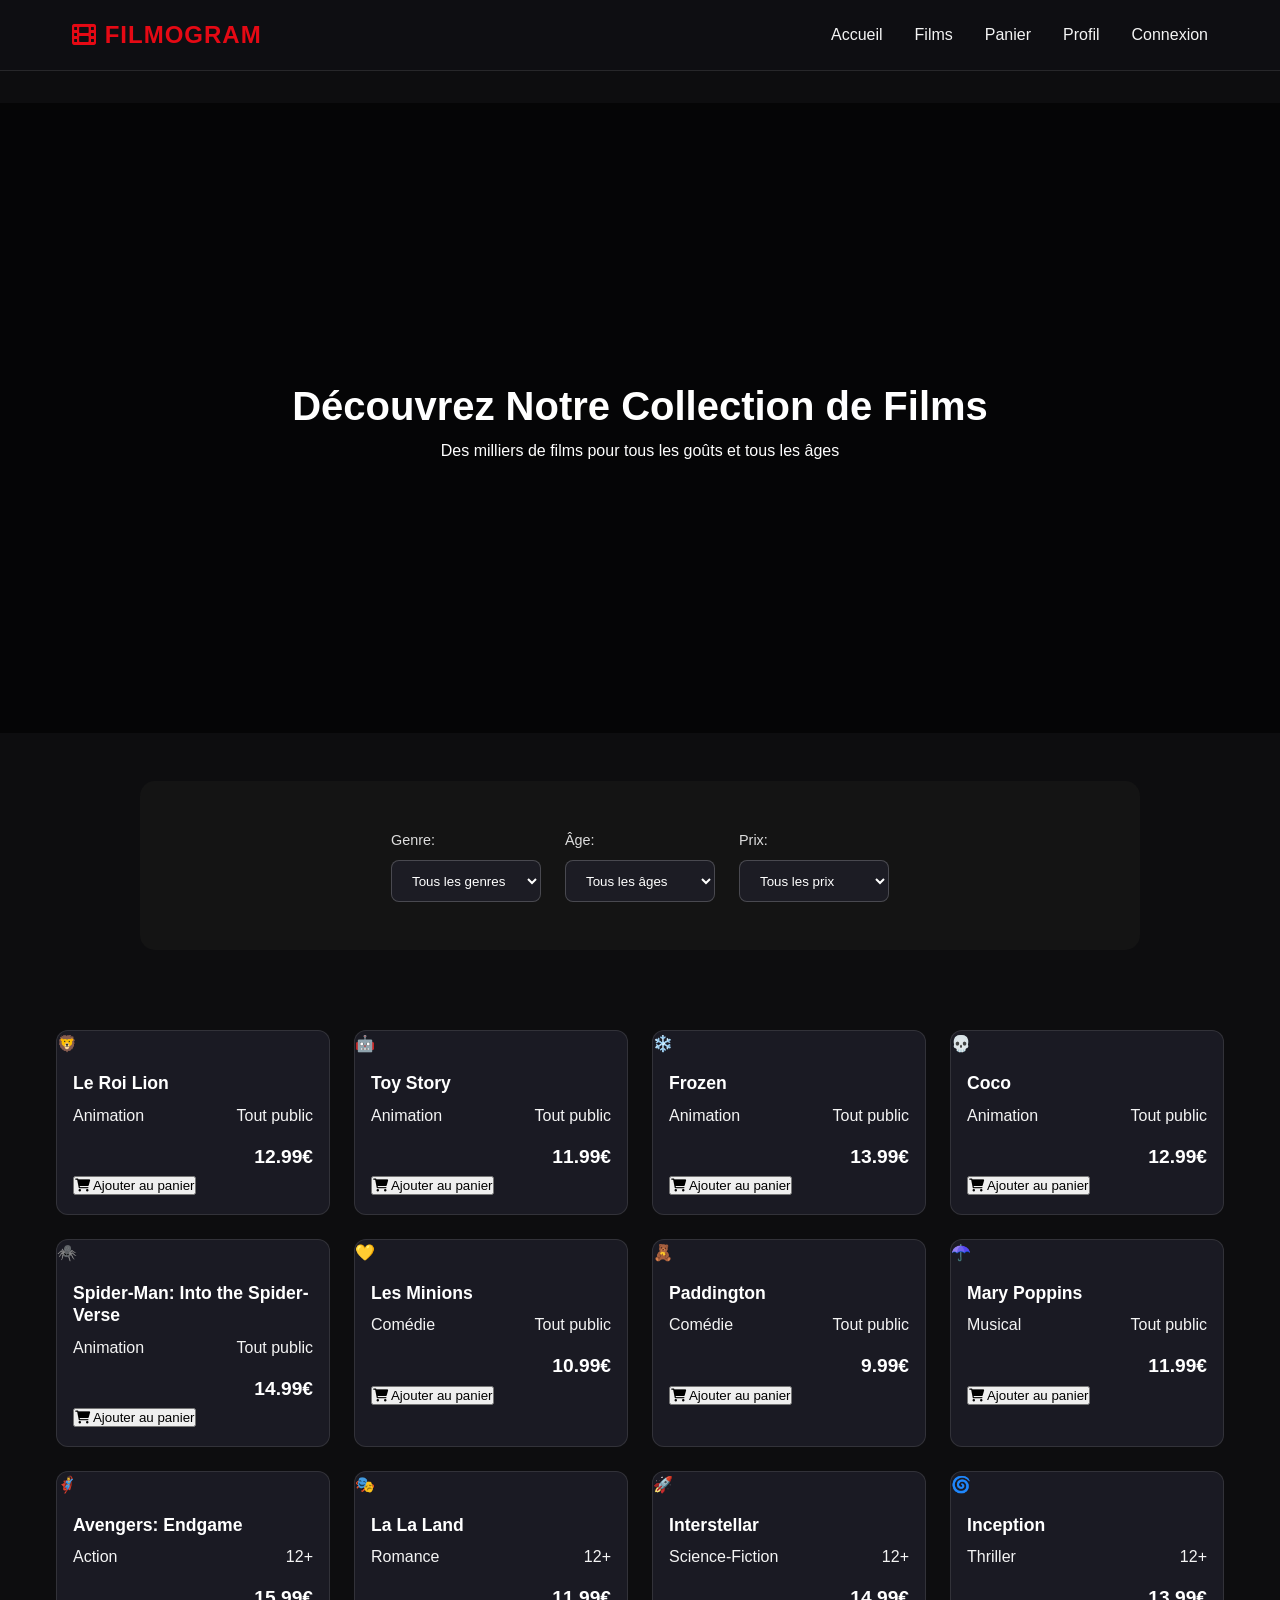
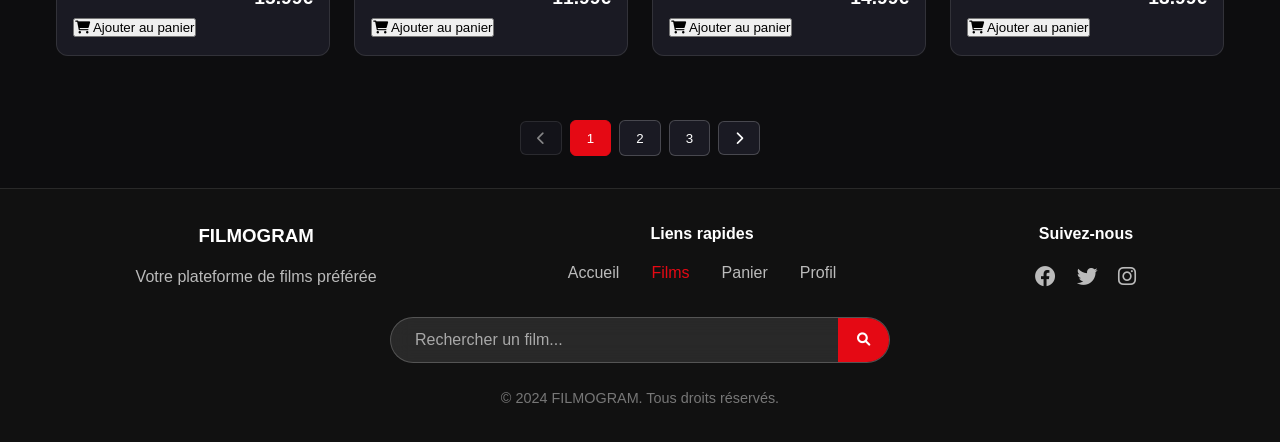
==== Vue/film.html @ 9a369933 "premier commit" ====
<!DOCTYPE html>
<html lang="fr">
<head>
    <!-- Définition de l'encodage en UTF-8 -->
    <meta charset="UTF-8">
    <!-- Adaptation de la page pour le responsive design (mobiles, tablettes, PC) -->
    <meta name="viewport" content="width=device-width, initial-scale=1.0">
    <!-- Titre de la page affiché dans l'onglet -->
    <title>Films | FILMOGRAM</title>
    <!-- Lien vers la feuille de style CSS personnalisée -->
    <link rel="stylesheet" href="css/style.css">
    <!-- Lien vers la librairie Font Awesome (icônes) -->
    <link href="https://cdnjs.cloudflare.com/ajax/libs/font-awesome/6.0.0/css/all.min.css" rel="stylesheet">
</head>
<body>
    <!-- ===================== HEADER ===================== -->
    <header class="header">
        <nav class="navbar">
            <!-- Logo / Nom du site -->
            <div class="nav-brand">
                <h1><i class="fas fa-film"></i> FILMOGRAM</h1>
            </div>

             <!-- Menu de navigation -->
            <ul class="nav-menu">
                <a href="../index.html">Accueil</a>
                <a href="film.html">Films</a>
                <a href="panier.html">Panier</a>
                <a href="profil.html">Profil</a>
                <a href="login.php">Connexion</a>
            </ul>

            <!-- Bouton toggle (menu burger pour mobile) -->
            <div class="nav-toggle">
                <span></span>
                <span></span>
                <span></span>
            </div>
        </nav>
    </header>

    <!-- ===================== CONTENU PRINCIPAL ===================== -->
    <main class="main-content">
      <section class="hero-section">
    <div class="hero-content">
        <h2>Découvrez Notre Collection de Films</h2>
        <p>Des milliers de films pour tous les goûts et tous les âges</p>

    </div>
</section>  
       

        <!-- ********** Section Filtres ********** -->
        <section class="filters-section">
            <div class="container">
                <div class="filters">
                    
                    <!-- Filtre par genre -->
                    <div class="filter-group">
                        <label for="genreFilter">Genre:</label>
                        <select id="genreFilter">
<!--Option qui permet de tout selectionner--> <option value="">Tous les genres</option>
                            <option value="action">Action</option>
                            <option value="animation">Animation</option>
                        <!--    <option value="comedie">Comédie</option>   -->
                        <!--   <option value="crime">Crime</option>   --> 
                            <option value="drame">Drame</option>
                            <option value="horreur">Horreur</option>
                        <!--    <option value="musical">Musical</option>   -->
                            <option value="romance">Romance</option>
                            <option value="science-fiction">Science-Fiction</option>
                            <option value="thriller">Thriller</option> 
                        </select>
                    </div>

                    <!-- Filtre par tranche d’âge -->
                    <div class="filter-group">
                        <label for="ageFilter">Âge:</label>
                        <select id="ageFilter">
                            <option value="">Tous les âges</option>
                            <option value="1">Tout public</option>
                            <option value="12">12+</option>
                            <option value="16">16+</option>
                            <option value="18">18+</option>
                        </select>
                    </div>

                    <!-- Filtre par prix -->
                    <div class="filter-group">
                        <label for="priceFilter">Prix:</label>
                        <select id="priceFilter">
                            <option value="">Tous les prix</option>
                            <option value="0-5">0€ - 5€</option>
                            <option value="5-10">5€ - 10€</option>
                            <option value="10-15">10€ - 15€</option>
                            <option value="15+">15€+</option>
                        </select>
                    </div>
                </div>
            </div>
        </section>

        <!-- ********** Section Films (grille d'affichage) ********** -->
        <section class="films-section">
            <div class="container">
                <!-- Grille où les films seront injectés dynamiquement par JS -->
                <div class="films-grid" id="filmsGrid">
                    <!-- Film cards seront générées ici -->
                </div>
            </div>
        </section>

        <!-- ********** Section Pagination ********** -->
        <section class="pagination-section">
            <div class="container">
                <div class="pagination">
                    <!-- Bouton page précédente -->
                    <button class="page-btn" data-page="prev"><i class="fas fa-chevron-left"></i></button>
                    <!-- Boutons numérotés des pages -->
                    <button class="page-btn active" data-page="1">1</button>
                    <button class="page-btn" data-page="2">2</button>
                    <button class="page-btn" data-page="3">3</button>
                    <!-- Bouton page suivante -->
                    <button class="page-btn" data-page="next"><i class="fas fa-chevron-right"></i></button>
                </div>
            </div>
        </section>
    </main>

    <!-- ===================== FOOTER ===================== -->
    <footer class="footer">
        <div class="container">
            <div class="footer-content">
                
                <!-- Section infos site -->
                <div class="footer-section">
                    <h3>FILMOGRAM</h3>
                    <p>Votre plateforme de films préférée</p>
                </div>

                <!-- Section liens rapides -->
                <div class="footer-section">
                    <h4>Liens rapides</h4>
                    <ul class="nav-menu">
                <!-- Lien vers la page d'accueil -->
                <li><a href="index.html">Accueil</a></li>
                <!-- Lien vers la page des films (actif sur cette page) -->
                <li><a href="/Vue/film.html" class="active">Films</a></li>
                <!-- Lien vers le panier -->
                <li><a href="/Vue/panier.html">Panier</a></li>
                <!-- Lien vers la page de profil -->
                <li><a href="/Vue/profil.html">Profil</a></li>
            </ul>
                </div>

                <!-- Section réseaux sociaux -->
                <div class="footer-section">
                    <h4>Suivez-nous</h4>
                    <div class="social-links">
                        <a href="#"><i class="fab fa-facebook"></i></a>
                        <a href="#"><i class="fab fa-twitter"></i></a>
                        <a href="#"><i class="fab fa-instagram"></i></a>
                    </div>
                </div>
            </div>
             <!-- ********** Section Hero (bannière principale) ********** -->
        <!--<section class="hero-section"> -->
            <div class="hero-content">
                
                <!-- Barre de recherche de films -->
                <div class="search-bar">
                    <input type="text" placeholder="Rechercher un film..." id="searchInput">
                    <button type="button"><i class="fas fa-search"></i></button>
                </div>
            </div>
        </section>
            <!-- Texte bas du footer -->
            <div class="footer-bottom">
                <p>&copy; 2024 FILMOGRAM. Tous droits réservés.</p>
            </div>
        </div>
    </footer>

    <!-- ===================== SCRIPT JS ===================== -->
    <!-- Fichier JavaScript pour gérer l'affichage des films -->
    <script src="../js/films.js"></script>
</body>
</html>
---- Vue/css/style.css ----
/* ===================== RESET ===================== */
* {
  margin: 0;
  padding: 0;
  box-sizing: border-box;
  font-family: "Poppins", sans-serif;
}

body {
  background-color: #0d0d0f;
  color: #f4f4f4;
  line-height: 1.6;
  scroll-behavior: smooth;
}

/* ===================== NAVBAR ===================== */
.header {
  background: rgba(15, 15, 20, 0.95);
  backdrop-filter: blur(8px);
  position: sticky;
  top: 0;
  z-index: 1000;
  border-bottom: 1px solid rgba(255, 255, 255, 0.1);
}

.navbar {
  max-width: 1200px;
  margin: auto;
  display: flex;
  justify-content: space-between;
  align-items: center;
  padding: 1rem 2rem;
}

.nav-brand h1 {
  font-size: 1.5rem;
  color: #e50914;
  letter-spacing: 1px;
}

.nav-menu {
  list-style: none;
  display: flex;
  gap: 2rem;
}

.nav-menu a {
  color: #f4f4f4;
  text-decoration: none;
  font-weight: 500;
  transition: color 0.3s ease;
}

.nav-menu a:hover,
.nav-menu a.active {
  color: #e50914;
}

/* Menu burger pour mobile */
.nav-toggle {
  display: none;
  flex-direction: column;
  gap: 5px;
  cursor: pointer;
}

.nav-toggle span {
  width: 25px;
  height: 3px;
  background: white;
  border-radius: 5px;
}

/* ===================== HERO SECTION ===================== */
.hero-section {
  background: url("../img/banner.jpg") center/cover no-repeat;
  height: 70vh;
  display: flex;
  justify-content: center;
  align-items: center;
  text-align: center;
  position: relative;
}

.hero-section::after {
  content: "";
  position: absolute;
  inset: 0;
  background: rgba(0, 0, 0, 0.6);
}

.hero-content {
  position: relative;
  z-index: 1;
  color: white;
}

.hero-content h2 {
  font-size: 2.5rem;
  font-weight: 600;
  animation: fadeInUp 1s ease-in-out;
}

@keyframes fadeInUp {
  0% {
    opacity: 0;
    transform: translateY(40px);
  }
  100% {
    opacity: 1;
    transform: translateY(0);
  }
}

/* ===================== SECTION TEXTE ===================== */
.filters-section {
  background: #141414;
  padding: 3rem 2rem;
  border-radius: 15px;
  max-width: 1000px;
  margin: 3rem auto;
}

.filters-section p {
  margin-bottom: 1.5rem;
  color: #ddd;
}

/* ===================== CAROUSEL ===================== */
.carousel {
  display: flex;
  gap: 1rem;
  overflow-x: auto;
  scroll-behavior: smooth;
  padding: 2rem;
  max-width: 100%;
}

.card {
  flex: 0 0 auto;
  width: 200px;
  height: 300px;
  border-radius: 12px;
  transition: transform 0.4s ease, box-shadow 0.3s ease;
  cursor: pointer;
  object-fit: cover;
}

.card:hover {
  transform: scale(1.08);
  box-shadow: 0 8px 20px rgba(229, 9, 20, 0.3);
}

/* ===================== BUTTON ===================== */
.btn {
  background-color: #e50914;
  color: white;
  padding: 0.8rem 1.8rem;
  border-radius: 30px;
  text-decoration: none;
  font-weight: 600;
  transition: all 0.3s ease;
  display: inline-block;
  margin: 2rem 0;
}

.btn:hover {
  background-color: #b00610;
  transform: translateY(-3px);
  box-shadow: 0 4px 15px rgba(229, 9, 20, 0.4);
}



/* ===================== CONTENEUR PRINCIPAL ===================== */
.container {
  max-width: 1200px;
  margin: 0 auto;
  padding: 0 1rem;
}

.main-content {
  min-height: calc(100vh - 200px);
  padding: 2rem 0;
}

/* ===================== BARRE DE RECHERCHE ===================== */
.search-bar {
  display: flex;
  max-width: 500px;
  margin: 1.5rem auto;
  background: rgba(255, 255, 255, 0.1);
  border-radius: 30px;
  overflow: hidden;
  border: 1px solid rgba(255, 255, 255, 0.2);
  backdrop-filter: blur(10px);
}

.search-bar input {
  flex: 1;
  padding: 0.8rem 1.5rem;
  background: transparent;
  border: none;
  color: white;
  font-size: 1rem;
  outline: none;
}

.search-bar input::placeholder {
  color: rgba(255, 255, 255, 0.6);
}

.search-bar button {
  padding: 0.8rem 1.2rem;
  background: #e50914;
  border: none;
  color: white;
  cursor: pointer;
  transition: background 0.3s ease;
}

.search-bar button:hover {
  background: #b00610;
}

/* ===================== FILTRES ===================== */
.filters {
  display: flex;
  gap: 1.5rem;
  flex-wrap: wrap;
  justify-content: center;
  align-items: center;
}

.filter-group {
  display: flex;
  flex-direction: column;
  gap: 0.5rem;
}

.filter-group label {
  font-weight: 500;
  color: #ddd;
  font-size: 0.9rem;
}

.filter-group select {
  padding: 0.7rem 1rem;
  border-radius: 8px;
  border: 1px solid rgba(255, 255, 255, 0.2);
  background: rgba(30, 30, 40, 0.8);
  color: white;
  min-width: 150px;
  cursor: pointer;
  transition: all 0.3s ease;
}

.filter-group select:focus {
  outline: none;
  border-color: #e50914;
  box-shadow: 0 0 0 2px rgba(229, 9, 20, 0.2);
}

.filter-group select:hover {
  border-color: rgba(255, 255, 255, 0.4);
}

/* ===================== GRILLE DE FILMS ===================== */
.films-grid {
  display: grid;
  grid-template-columns: repeat(auto-fill, minmax(220px, 1fr));
  gap: 1.5rem;
  padding: 2rem 0;
}

.film-card {
  background: rgba(30, 30, 40, 0.8);
  border-radius: 12px;
  overflow: hidden;
  transition: all 0.3s ease;
  border: 1px solid rgba(255, 255, 255, 0.1);
  cursor: pointer;
}

.film-card:hover {
  transform: translateY(-8px);
  box-shadow: 0 12px 25px rgba(229, 9, 20, 0.2);
  border-color: rgba(229, 9, 20, 0.3);
}

.film-poster {
  width: 100%;
  height: 300px;
  object-fit: cover;
  border-bottom: 1px solid rgba(255, 255, 255, 0.1);
}

.film-info {
  padding: 1rem;
}

.film-title {
  font-size: 1.1rem;
  font-weight: 600;
  margin-bottom: 0.5rem;
  color: white;
  line-height: 1.3;
}

.film-details {
  display: flex;
  justify-content: space-between;
  align-items: center;
  margin-bottom: 0.8rem;
}

.film-genre {
  color: #e50914;
  font-size: 0.8rem;
  font-weight: 500;
}

.film-age {
  background: rgba(229, 9, 20, 0.2);
  color: #e50914;
  padding: 0.2rem 0.5rem;
  border-radius: 4px;
  font-size: 0.7rem;
  font-weight: 600;
}

.film-price {
  font-size: 1.2rem;
  font-weight: 700;
  color: white;
  text-align: right;
}

.film-price span {
  font-size: 0.8rem;
  color: #bbb;
  font-weight: 400;
}

/* ===================== PAGINATION ===================== */
.pagination-section {
  margin-top: 2rem;
}

.pagination {
  display: flex;
  justify-content: center;
  align-items: center;
  gap: 0.5rem;
}

.page-btn {
  padding: 0.6rem 1rem;
  background: rgba(30, 30, 40, 0.8);
  border: 1px solid rgba(255, 255, 255, 0.2);
  color: white;
  border-radius: 6px;
  cursor: pointer;
  transition: all 0.3s ease;
  min-width: 40px;
  display: flex;
  align-items: center;
  justify-content: center;
}

.page-btn:hover {
  background: rgba(229, 9, 20, 0.2);
  border-color: rgba(229, 9, 20, 0.5);
}

.page-btn.active {
  background: #e50914;
  border-color: #e50914;
}

/* ===================== ÉTATS DE CHARGEMENT ===================== */
.loading {
  text-align: center;
  padding: 3rem;
  color: #bbb;
}

.loading::after {
  content: "";
  display: inline-block;
  width: 20px;
  height: 20px;
  border: 2px solid #e50914;
  border-top: 2px solid transparent;
  border-radius: 50%;
  animation: spin 1s linear infinite;
  margin-left: 10px;
}

@keyframes spin {
  0% { transform: rotate(0deg); }
  100% { transform: rotate(360deg); }
}

/* ===================== MESSAGES D'ERREUR ===================== */
.error-message {
  text-align: center;
  padding: 2rem;
  color: #e50914;
  background: rgba(229, 9, 20, 0.1);
  border-radius: 8px;
  margin: 2rem 0;
}



/* ===================== FOOTER ===================== */
.footer {
  background: #111;
  color: #bbb;
  padding: 2rem 1rem;
  text-align: center;
  border-top: 1px solid rgba(255, 255, 255, 0.1);
}

.footer-content {
  display: flex;
  flex-wrap: wrap;
  justify-content: space-around;
  margin-bottom: 1.5rem;
  gap: 2rem;
}

.footer-section h3,
.footer-section h4 {
  color: #fff;
  margin-bottom: 0.8rem;
}

.footer-section ul {
  list-style: none;
}

.footer-section ul li {
  margin-bottom: 0.4rem;
}

.footer-section ul li a {
  color: #bbb;
  text-decoration: none;
  transition: color 0.3s ease;
}

.footer-section ul li a:hover {
  color: #e50914;
}

.social-links a {
  color: #bbb;
  margin: 0 8px;
  font-size: 1.3rem;
  transition: color 0.3s ease;
}

.social-links a:hover {
  color: #e50914;
}

.footer-bottom {
  font-size: 0.9rem;
  color: #777;
}



/* ===================== RESPONSIVE SUPPLEMENTAIRE ===================== */
@media (max-width: 768px) {
  .filters {
    flex-direction: column;
    align-items: stretch;
  }
  
  .filter-group {
    width: 100%;
  }
  
  .filter-group select {
    width: 100%;
  }
  
  .films-grid {
    grid-template-columns: repeat(auto-fill, minmax(160px, 1fr));
    gap: 1rem;
  }
  
  .film-poster {
    height: 240px;
  }
  
  .search-bar {
    margin: 1rem;
  }
  
  .pagination {
    flex-wrap: wrap;
  }
}

@media (max-width: 480px) {
  .films-grid {
    grid-template-columns: repeat(2, 1fr);
  }
  
  .film-poster {
    height: 200px;
  }
  
  .film-info {
    padding: 0.8rem;
  }
  
  .film-title {
    font-size: 1rem;
  }
}



/* ===================== RESPONSIVE ===================== */
@media (max-width: 768px) {
  .nav-menu {
    display: none;
    flex-direction: column;
    background: #111;
    position: absolute;
    top: 70px;
    right: 0;
    width: 60%;
    padding: 1.5rem;
    border-left: 2px solid #e50914;
  }

  .nav-toggle {
    display: flex;
  }

  .nav-menu.active {
    display: flex;
  }

  .hero-content h2 {
    font-size: 1.8rem;
  }

  .filters-section {
    margin: 2rem 1rem;
  }
}
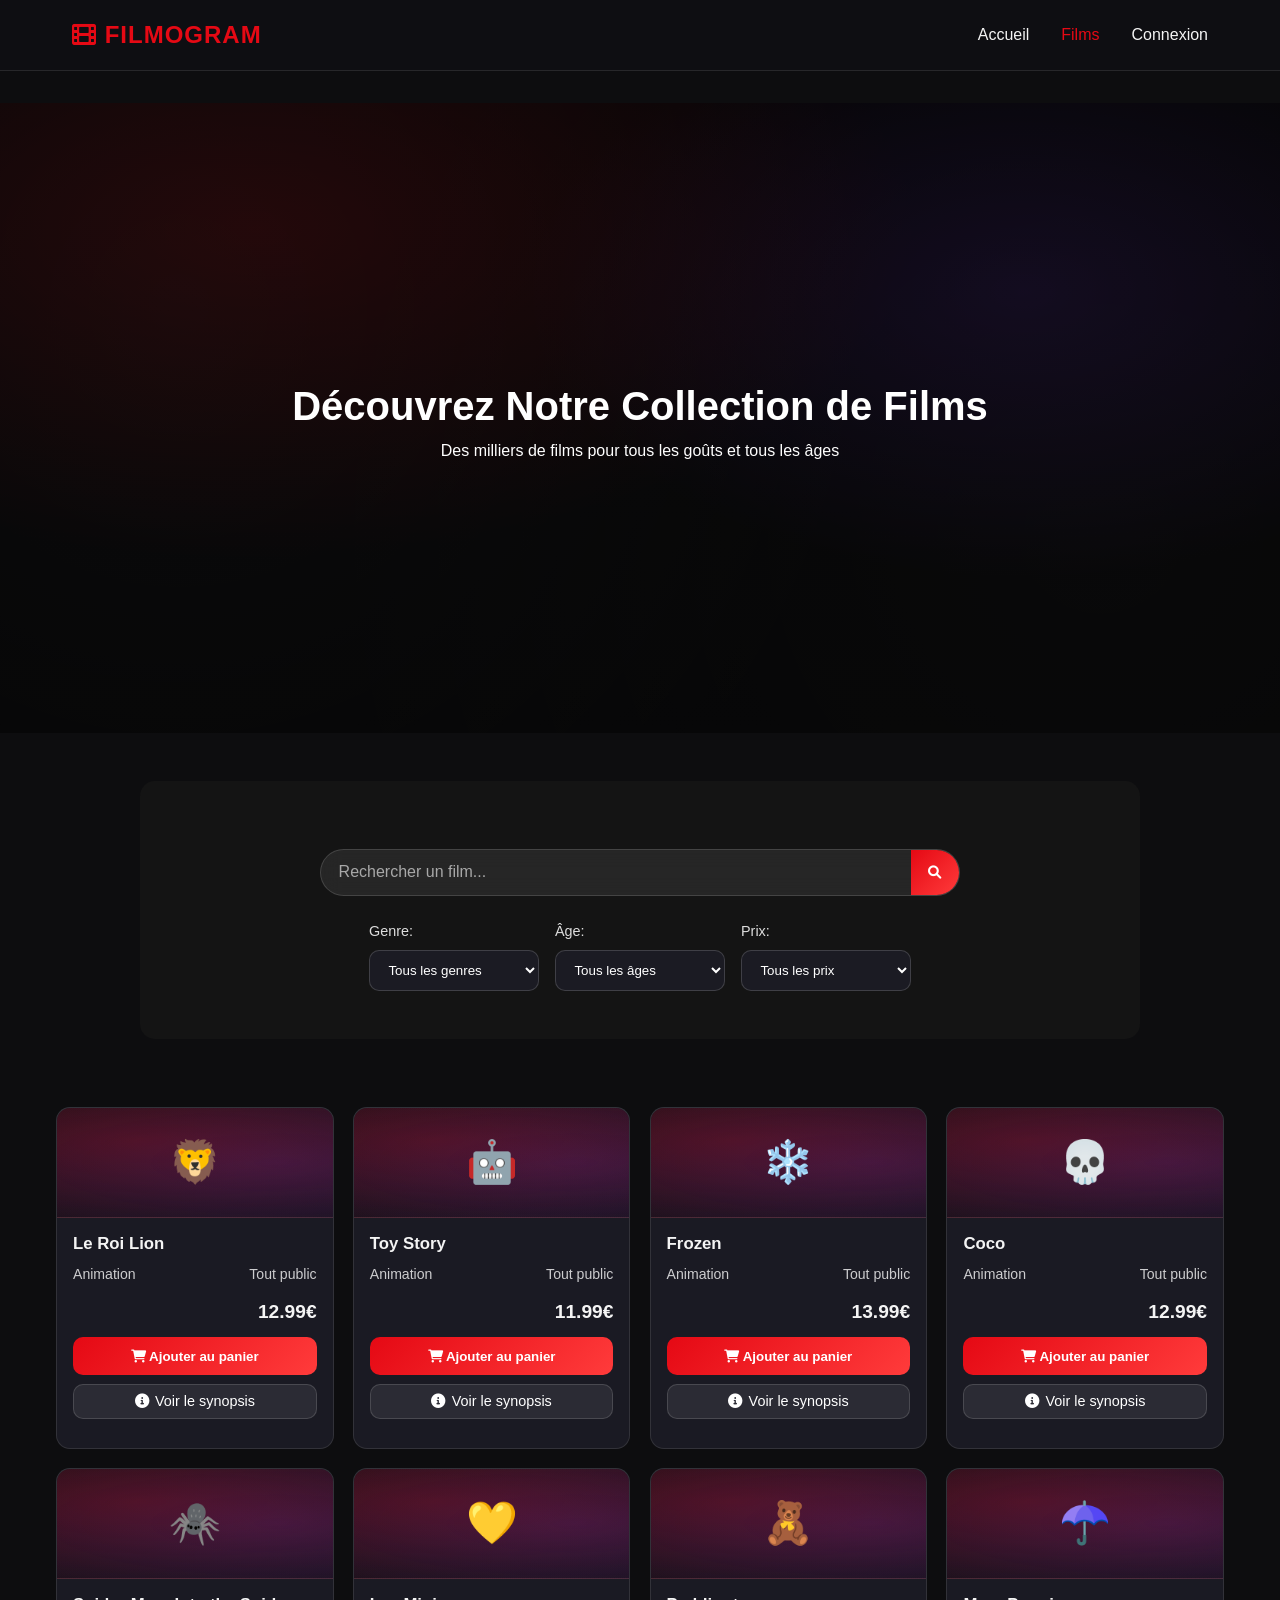
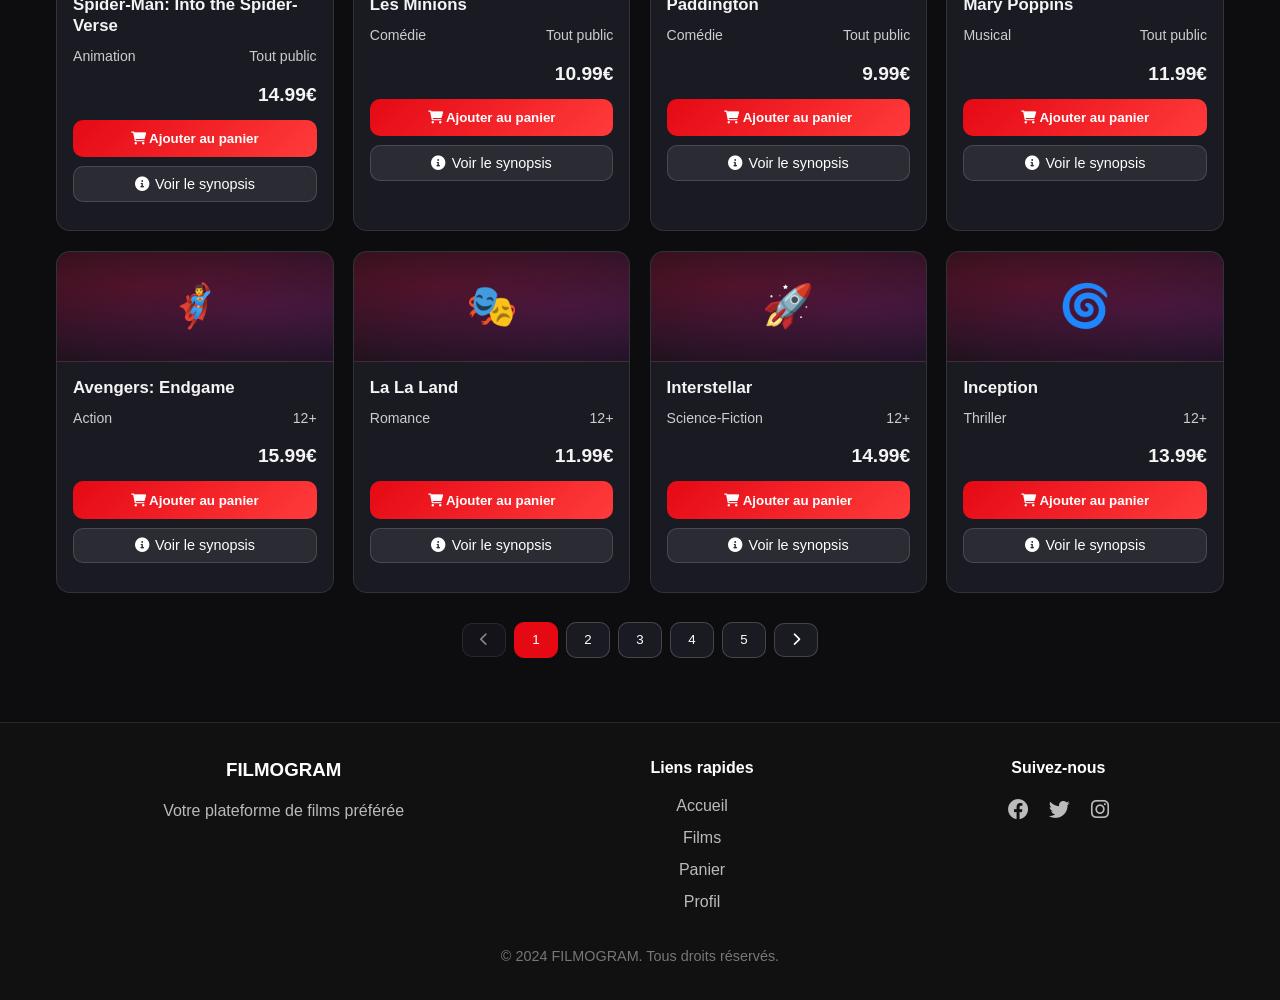
==== commit 921b040f: "Update and Test V.2 Filmogram" ====
--- a/Vue/film.html
+++ b/Vue/film.html
@@ -10,11 +10,11 @@
     <!-- Titre de la page affiché dans l'onglet -->
     <title>Films | FILMOGRAM</title>
     <!-- Lien vers la feuille de style CSS personnalisée -->
-    <link rel="stylesheet" href="css/style.css">
+    <link rel="stylesheet" href="../css/style.css">
     <!-- Lien vers la librairie Font Awesome (icônes) -->
     <link href="https://cdnjs.cloudflare.com/ajax/libs/font-awesome/6.0.0/css/all.min.css" rel="stylesheet">
 </head>
-<body>
+<body data-base-path="../">
     <!-- ===================== HEADER ===================== -->
     <header class="header">
         <nav class="navbar">
@@ -23,13 +23,13 @@
                 <h1><i class="fas fa-film"></i> FILMOGRAM</h1>
             </div>
 
-             <!-- Menu de navigation -->
+             <!-- Menu de navigation (Panier et Profil visibles uniquement si connecté) -->
             <ul class="nav-menu">
-                <a href="../index.html">Accueil</a>
-                <a href="film.html">Films</a>
-                <a href="panier.html">Panier</a>
-                <a href="profil.html">Profil</a>
-                <a href="login.php">Connexion</a>
+                <li><a href="../index.html">Accueil</a></li>
+                <li id="nav-films"><a href="film.html" class="active">Films</a></li>
+                <li id="nav-panier" style="display:none"><a href="panier.php">Panier</a></li>
+                <li id="nav-profil" style="display:none"><a href="profil.html">Profil</a></li>
+                <li id="nav-connexion"><a href="../login.php">Connexion</a></li>
             </ul>
 
             <!-- Bouton toggle (menu burger pour mobile) -->
@@ -55,23 +55,18 @@
         <!-- ********** Section Filtres ********** -->
         <section class="filters-section">
             <div class="container">
+                <!-- Barre de recherche de films -->
+                <div class="search-bar">
+                    <input type="text" placeholder="Rechercher un film..." id="searchInput">
+                    <button type="button" aria-label="Rechercher"><i class="fas fa-search"></i></button>
+                </div>
                 <div class="filters">
                     
                     <!-- Filtre par genre -->
                     <div class="filter-group">
                         <label for="genreFilter">Genre:</label>
                         <select id="genreFilter">
-<!--Option qui permet de tout selectionner--> <option value="">Tous les genres</option>
-                            <option value="action">Action</option>
-                            <option value="animation">Animation</option>
-                        <!--    <option value="comedie">Comédie</option>   -->
-                        <!--   <option value="crime">Crime</option>   --> 
-                            <option value="drame">Drame</option>
-                            <option value="horreur">Horreur</option>
-                        <!--    <option value="musical">Musical</option>   -->
-                            <option value="romance">Romance</option>
-                            <option value="science-fiction">Science-Fiction</option>
-                            <option value="thriller">Thriller</option> 
+                            <option value="">Tous les genres</option>
                         </select>
                     </div>
 
@@ -143,16 +138,12 @@
                 <!-- Section liens rapides -->
                 <div class="footer-section">
                     <h4>Liens rapides</h4>
-                    <ul class="nav-menu">
-                <!-- Lien vers la page d'accueil -->
-                <li><a href="index.html">Accueil</a></li>
-                <!-- Lien vers la page des films (actif sur cette page) -->
-                <li><a href="/Vue/film.html" class="active">Films</a></li>
-                <!-- Lien vers le panier -->
-                <li><a href="/Vue/panier.html">Panier</a></li>
-                <!-- Lien vers la page de profil -->
-                <li><a href="/Vue/profil.html">Profil</a></li>
-            </ul>
+                    <ul>
+                        <li><a href="../index.html">Accueil</a></li>
+                        <li><a href="film.html" class="active">Films</a></li>
+                        <li><a href="panier.php">Panier</a></li>
+                        <li><a href="profil.html">Profil</a></li>
+                    </ul>
                 </div>
 
                 <!-- Section réseaux sociaux -->
@@ -165,17 +156,6 @@
                     </div>
                 </div>
             </div>
-             <!-- ********** Section Hero (bannière principale) ********** -->
-        <!--<section class="hero-section"> -->
-            <div class="hero-content">
-                
-                <!-- Barre de recherche de films -->
-                <div class="search-bar">
-                    <input type="text" placeholder="Rechercher un film..." id="searchInput">
-                    <button type="button"><i class="fas fa-search"></i></button>
-                </div>
-            </div>
-        </section>
             <!-- Texte bas du footer -->
             <div class="footer-bottom">
                 <p>&copy; 2024 FILMOGRAM. Tous droits réservés.</p>
@@ -186,5 +166,6 @@
     <!-- ===================== SCRIPT JS ===================== -->
     <!-- Fichier JavaScript pour gérer l'affichage des films -->
     <script src="../js/films.js"></script>
+    <script src="../js/site.js"></script>
 </body>
 </html>
--- a/css/style.css
+++ b/css/style.css
@@ -0,0 +1,946 @@
+/* ===================== RESET ===================== */
+* {
+  margin: 0;
+  padding: 0;
+  box-sizing: border-box;
+  font-family: "Poppins", sans-serif;
+}
+
+body {
+  background-color: #0d0d0f;
+  color: #f4f4f4;
+  line-height: 1.6;
+  scroll-behavior: smooth;
+}
+
+/* ===================== BASE UTILITAIRES ===================== */
+:root{
+  --bg: #0d0d0f;
+  --panel: rgba(30, 30, 40, 0.8);
+  --text: #f4f4f4;
+  --muted: #c9c9cf;
+  --primary: #e50914;
+  --primary2: #7c3aed;
+  --ring: rgba(229, 9, 20, 0.25);
+}
+
+.brand-accent{
+  background: linear-gradient(90deg, var(--primary), #ff5a5f);
+  -webkit-background-clip: text;
+  background-clip: text;
+  color: transparent;
+}
+
+/* ===================== NAVBAR ===================== */
+.header {
+  background: rgba(15, 15, 20, 0.95);
+  backdrop-filter: blur(8px);
+  position: sticky;
+  top: 0;
+  z-index: 1000;
+  border-bottom: 1px solid rgba(255, 255, 255, 0.1);
+}
+
+.navbar {
+  max-width: 1200px;
+  margin: auto;
+  display: flex;
+  justify-content: space-between;
+  align-items: center;
+  padding: 1rem 2rem;
+}
+
+.nav-brand h1 {
+  font-size: 1.5rem;
+  color: #e50914;
+  letter-spacing: 1px;
+}
+
+.nav-menu {
+  list-style: none;
+  display: flex;
+  gap: 2rem;
+}
+
+.nav-menu a {
+  color: #f4f4f4;
+  text-decoration: none;
+  font-weight: 500;
+  transition: color 0.3s ease;
+}
+
+.nav-menu a:hover,
+.nav-menu a.active {
+  color: #e50914;
+}
+
+/* Menu burger pour mobile */
+.nav-toggle {
+  display: none;
+  flex-direction: column;
+  gap: 5px;
+  cursor: pointer;
+}
+
+.nav-toggle span {
+  width: 25px;
+  height: 3px;
+  background: white;
+  border-radius: 5px;
+}
+
+/* ===================== HERO SECTION ===================== */
+.hero-section {
+  background:
+    radial-gradient(1200px 600px at 20% 20%, rgba(229, 9, 20, 0.32), transparent 55%),
+    radial-gradient(900px 520px at 80% 30%, rgba(124, 58, 237, 0.28), transparent 55%),
+    linear-gradient(180deg, rgba(10,10,12,1), rgba(13,13,15,1));
+  height: 70vh;
+  display: flex;
+  justify-content: center;
+  align-items: center;
+  text-align: center;
+  position: relative;
+  overflow: hidden;
+}
+
+.hero-section::before{
+  content:"";
+  position:absolute;
+  inset:-40%;
+  background:
+    radial-gradient(circle at 30% 40%, rgba(255,255,255,0.06), transparent 40%),
+    radial-gradient(circle at 70% 60%, rgba(255,255,255,0.04), transparent 45%);
+  transform: translate(var(--mx, 0px), var(--my, 0px));
+  transition: transform 180ms ease;
+  pointer-events: none;
+}
+
+.hero-section::after {
+  content: "";
+  position: absolute;
+  inset: 0;
+  background: rgba(0, 0, 0, 0.6);
+}
+
+.hero-content {
+  position: relative;
+  z-index: 1;
+  color: white;
+}
+
+.hero-content h2 {
+  font-size: 2.5rem;
+  font-weight: 600;
+  animation: fadeInUp 1s ease-in-out;
+}
+
+.hero-subtitle{
+  max-width: 720px;
+  margin: 0.75rem auto 0;
+  color: rgba(255,255,255,0.86);
+  font-size: 1.05rem;
+}
+
+.hero-actions{
+  display:flex;
+  gap: 0.9rem;
+  justify-content:center;
+  flex-wrap: wrap;
+  margin-top: 1.6rem;
+}
+
+@keyframes fadeInUp {
+  0% {
+    opacity: 0;
+    transform: translateY(40px);
+  }
+  100% {
+    opacity: 1;
+    transform: translateY(0);
+  }
+}
+
+/* ===================== SECTION TEXTE ===================== */
+.filters-section {
+  background: #141414;
+  padding: 3rem 2rem;
+  border-radius: 15px;
+  max-width: 1000px;
+  margin: 3rem auto;
+}
+
+.filters-section p {
+  margin-bottom: 1.5rem;
+  color: #ddd;
+}
+
+/* ===================== CONTENEURS / LAYOUT ===================== */
+.container{
+  max-width: 1200px;
+  margin: 0 auto;
+  padding: 0 1rem;
+}
+
+.main-content{
+  min-height: calc(100vh - 200px);
+  padding: 2rem 0;
+}
+
+/* ===================== BARRE DE RECHERCHE (catalogue) ===================== */
+.search-bar{
+  display: flex;
+  max-width: 640px;
+  margin: 1.2rem auto 1.5rem;
+  background: rgba(255, 255, 255, 0.08);
+  border-radius: 999px;
+  overflow: hidden;
+  border: 1px solid rgba(255, 255, 255, 0.14);
+  backdrop-filter: blur(10px);
+}
+
+.search-bar input{
+  flex: 1;
+  padding: 0.85rem 1.1rem;
+  background: transparent;
+  border: none;
+  color: white;
+  font-size: 1rem;
+  outline: none;
+}
+
+.search-bar input::placeholder{
+  color: rgba(255, 255, 255, 0.6);
+}
+
+.search-bar button{
+  padding: 0.85rem 1.1rem;
+  background: linear-gradient(135deg, var(--primary) 0%, #ff3b3b 100%);
+  border: none;
+  color: white;
+  cursor: pointer;
+}
+
+/* ===================== FILTRES (catalogue) ===================== */
+.filters{
+  display: flex;
+  gap: 1rem;
+  flex-wrap: wrap;
+  justify-content: center;
+  align-items: flex-end;
+}
+
+.filter-group{
+  display: flex;
+  flex-direction: column;
+  gap: 0.45rem;
+  min-width: 170px;
+}
+
+.filter-group label{
+  font-weight: 500;
+  color: rgba(255,255,255,0.86);
+  font-size: 0.9rem;
+}
+
+.filter-group select{
+  padding: 0.7rem 0.9rem;
+  border-radius: 10px;
+  border: 1px solid rgba(255,255,255,0.16);
+  background: rgba(30, 30, 40, 0.75);
+  color: white;
+  cursor: pointer;
+  transition: border-color 200ms ease, box-shadow 200ms ease;
+}
+
+.filter-group select:focus{
+  outline: none;
+  border-color: rgba(229,9,20,0.55);
+  box-shadow: 0 0 0 4px var(--ring);
+}
+
+/* ===================== GRILLE DE FILMS (catalogue) ===================== */
+.films-grid{
+  display: grid;
+  grid-template-columns: repeat(auto-fill, minmax(230px, 1fr));
+  gap: 1.2rem;
+  padding: 1.2rem 0 0.6rem;
+}
+
+.film-card{
+  background: rgba(30, 30, 40, 0.80);
+  border-radius: 14px;
+  overflow: hidden;
+  transition: transform 240ms ease, box-shadow 240ms ease, border-color 240ms ease;
+  border: 1px solid rgba(255, 255, 255, 0.10);
+}
+
+.film-card:hover{
+  transform: translateY(-8px);
+  box-shadow: 0 18px 40px rgba(0,0,0,0.42);
+  border-color: rgba(229,9,20,0.28);
+}
+
+.film-image{
+  height: 110px;
+  display: grid;
+  place-items: center;
+  font-size: 2.6rem;
+  background:
+    radial-gradient(900px 180px at 30% 30%, rgba(229,9,20,0.25), transparent 55%),
+    radial-gradient(700px 160px at 80% 50%, rgba(124,58,237,0.22), transparent 55%),
+    rgba(0,0,0,0.35);
+  border-bottom: 1px solid rgba(255,255,255,0.10);
+}
+
+.film-info{ padding: 1rem; }
+
+.film-title{
+  font-size: 1.05rem;
+  font-weight: 700;
+  margin-bottom: 0.5rem;
+  line-height: 1.25;
+}
+
+.film-details{
+  display: flex;
+  justify-content: space-between;
+  align-items: center;
+  margin-bottom: 0.75rem;
+  color: rgba(255,255,255,0.78);
+  font-size: 0.88rem;
+}
+
+.film-price{
+  font-size: 1.2rem;
+  font-weight: 800;
+  text-align: right;
+  margin-bottom: 0.6rem;
+}
+
+.add-to-cart{
+  width: 100%;
+  border: none;
+  border-radius: 10px;
+  padding: 0.7rem 0.8rem;
+  cursor: pointer;
+  background: linear-gradient(135deg, var(--primary) 0%, #ff3b3b 100%);
+  color: white;
+  font-weight: 700;
+  transition: transform 160ms ease, box-shadow 200ms ease;
+}
+
+.add-to-cart:hover{
+  transform: translateY(-1px);
+  box-shadow: 0 12px 30px rgba(229,9,20,0.18);
+}
+
+.details-btn{
+  margin-top: 0.55rem;
+  width: 100%;
+  background: rgba(255,255,255,0.08);
+  color: #fff;
+  border: 1px solid rgba(255,255,255,0.14);
+  padding: 0.55rem 0.8rem;
+  border-radius: 10px;
+  font-size: 0.9rem;
+  cursor: pointer;
+  display: inline-flex;
+  align-items: center;
+  justify-content: center;
+  gap: 0.4rem;
+  transition: background 200ms ease, border-color 200ms ease, transform 160ms ease;
+}
+
+.details-btn:hover{
+  background: rgba(255,255,255,0.12);
+  border-color: rgba(229,9,20,0.22);
+  transform: translateY(-1px);
+}
+
+.film-extra{
+  margin-top: 0.8rem;
+  max-height: 0;
+  overflow: hidden;
+  transition: max-height 0.35s ease;
+}
+
+.film-extra.open{ max-height: 480px; }
+
+.film-extra-content{
+  display: flex;
+  gap: 0.9rem;
+  align-items: flex-start;
+  background: rgba(0,0,0,0.35);
+  padding: 0.8rem;
+  border-radius: 12px;
+  border: 1px solid rgba(255,255,255,0.10);
+}
+
+.film-poster-wrap{
+  width: 96px;
+  height: 136px;
+  border-radius: 10px;
+  flex: 0 0 auto;
+  overflow: hidden;
+  border: 1px solid rgba(255,255,255,0.12);
+  background: linear-gradient(135deg, rgba(124,58,237,0.35), rgba(229,9,20,0.22));
+  display: grid;
+  place-items: center;
+  color: rgba(255,255,255,0.85);
+  font-weight: 800;
+}
+
+.film-poster-wrap.missing::after{
+  content: "FILM";
+  font-size: 0.85rem;
+  letter-spacing: 0.12em;
+}
+
+.film-poster{
+  width: 100%;
+  height: 100%;
+  object-fit: cover;
+  display: block;
+}
+
+.film-synopsis{
+  margin: 0;
+  color: rgba(255,255,255,0.82);
+  font-size: 0.92rem;
+  line-height: 1.45;
+}
+
+/* ===================== PAGINATION ===================== */
+.pagination{
+  display: flex;
+  justify-content: center;
+  align-items: center;
+  gap: 0.5rem;
+  flex-wrap: wrap;
+  padding: 1.2rem 0 2rem;
+}
+
+.page-btn{
+  padding: 0.6rem 0.95rem;
+  background: rgba(30, 30, 40, 0.8);
+  border: 1px solid rgba(255, 255, 255, 0.18);
+  color: white;
+  border-radius: 10px;
+  cursor: pointer;
+  transition: background 200ms ease, border-color 200ms ease, transform 160ms ease;
+  min-width: 44px;
+  display: flex;
+  align-items: center;
+  justify-content: center;
+}
+
+.page-btn:hover{
+  background: rgba(229, 9, 20, 0.18);
+  border-color: rgba(229, 9, 20, 0.35);
+  transform: translateY(-1px);
+}
+
+.page-btn.active{
+  background: var(--primary);
+  border-color: var(--primary);
+}
+
+.page-btn.disabled{
+  opacity: 0.5;
+  cursor: not-allowed;
+  transform: none;
+}
+
+/* ===================== ÉTAT "AUCUN RÉSULTAT" ===================== */
+.no-results{
+  grid-column: 1 / -1;
+  text-align: center;
+  padding: 3rem 1.2rem;
+  color: rgba(255,255,255,0.78);
+  border: 1px dashed rgba(255,255,255,0.16);
+  border-radius: 14px;
+  background: rgba(255,255,255,0.03);
+}
+
+.no-results h3{
+  margin-bottom: 0.5rem;
+}
+
+/* ===================== KEYFRAMES ===================== */
+@keyframes slideIn {
+  from { transform: translateX(100%); opacity: 0; }
+  to { transform: translateX(0); opacity: 1; }
+}
+
+/* ===================== CAROUSEL ===================== */
+.carousel {
+  display: flex;
+  gap: 1rem;
+  overflow-x: auto;
+  scroll-behavior: smooth;
+  padding: 2rem;
+  max-width: 100%;
+  user-select: none;
+  cursor: grab;
+}
+
+.carousel.dragging{ cursor: grabbing; }
+
+/* ===================== BUTTON ===================== */
+.btn {
+  background-color: #e50914;
+  color: white;
+  padding: 0.8rem 1.8rem;
+  border-radius: 30px;
+  text-decoration: none;
+  font-weight: 600;
+  transition: all 0.3s ease;
+  display: inline-block;
+  margin: 2rem 0;
+}
+
+.btn:hover {
+  background-color: #b00610;
+  transform: translateY(-3px);
+  box-shadow: 0 4px 15px rgba(229, 9, 20, 0.4);
+}
+
+.btn.btn-primary{
+  background: linear-gradient(135deg, var(--primary) 0%, #ff3b3b 100%);
+}
+
+.btn.btn-ghost{
+  background: rgba(255,255,255,0.08);
+  border: 1px solid rgba(255,255,255,0.18);
+}
+
+.btn.btn-ghost:hover{
+  background: rgba(255,255,255,0.12);
+  box-shadow: 0 6px 18px rgba(0,0,0,0.25);
+}
+
+/* ===================== HOME : FEATURES / CTA ===================== */
+.features-grid{
+  display:grid;
+  grid-template-columns: repeat(3, minmax(0, 1fr));
+  gap: 1rem;
+}
+
+.feature-card{
+  background: rgba(255,255,255,0.04);
+  border: 1px solid rgba(255,255,255,0.10);
+  border-radius: 14px;
+  padding: 1.2rem 1.1rem;
+  transition: transform 240ms ease, border-color 240ms ease, box-shadow 240ms ease;
+}
+
+.feature-card:hover{
+  transform: translateY(-6px);
+  border-color: rgba(229, 9, 20, 0.30);
+  box-shadow: 0 16px 30px rgba(229, 9, 20, 0.10);
+}
+
+.feature-icon{
+  width: 44px;
+  height: 44px;
+  border-radius: 12px;
+  display:grid;
+  place-items:center;
+  margin-bottom: 0.9rem;
+  background: radial-gradient(circle at 30% 30%, rgba(229,9,20,0.45), rgba(124,58,237,0.20));
+  border: 1px solid rgba(255,255,255,0.12);
+}
+
+.feature-card h3{
+  margin-bottom: 0.35rem;
+  font-size: 1.05rem;
+}
+
+.feature-card p{ color: rgba(255,255,255,0.78); }
+
+.carousel-section{
+  margin: 2.5rem 0;
+}
+
+.section-head{
+  text-align: center;
+  margin-bottom: 0.4rem;
+}
+.section-head h2{ font-size: 1.8rem; }
+.section-head p{ color: rgba(255,255,255,0.75); }
+
+.poster-card{
+  flex: 0 0 auto;
+  width: 220px;
+  height: 320px;
+  border-radius: 16px;
+  border: 1px solid rgba(255,255,255,0.14);
+  background: rgba(255,255,255,0.06);
+  position: relative;
+  overflow: hidden;
+  transition: transform 280ms ease, box-shadow 280ms ease;
+  display:flex;
+  align-items:flex-end;
+  padding: 14px;
+}
+
+.poster-card::before{
+  content:"";
+  position:absolute;
+  inset:0;
+  background:
+    radial-gradient(700px 300px at 20% 10%, rgba(255,255,255,0.18), transparent 55%),
+    radial-gradient(600px 260px at 80% 90%, rgba(0,0,0,0.35), transparent 55%);
+  opacity: 0.85;
+}
+
+.poster-card span{
+  position: relative;
+  z-index: 1;
+  font-weight: 700;
+  letter-spacing: 0.2px;
+  text-shadow: 0 10px 20px rgba(0,0,0,0.45);
+}
+
+.poster-card:hover{
+  transform: translateY(-8px) rotate(-0.2deg);
+  box-shadow: 0 22px 46px rgba(0,0,0,0.35);
+}
+
+.poster-1{ background: linear-gradient(135deg, rgba(124,58,237,0.45), rgba(229,9,20,0.28)); }
+.poster-2{ background: linear-gradient(135deg, rgba(34,197,94,0.26), rgba(124,58,237,0.42)); }
+.poster-3{ background: linear-gradient(135deg, rgba(229,9,20,0.38), rgba(14,165,233,0.34)); }
+.poster-4{ background: linear-gradient(135deg, rgba(14,165,233,0.36), rgba(255,255,255,0.08)); }
+.poster-5{ background: linear-gradient(135deg, rgba(245,158,11,0.32), rgba(229,9,20,0.24)); }
+.poster-6{ background: linear-gradient(135deg, rgba(236,72,153,0.30), rgba(124,58,237,0.36)); }
+
+.cta-section{
+  padding: 1rem 0 3rem;
+}
+
+.cta-card{
+  display:flex;
+  align-items:center;
+  justify-content: space-between;
+  gap: 1.2rem;
+  padding: 1.6rem 1.4rem;
+  border-radius: 16px;
+  border: 1px solid rgba(255,255,255,0.12);
+  background:
+    radial-gradient(800px 320px at 0% 0%, rgba(229,9,20,0.22), transparent 55%),
+    radial-gradient(700px 340px at 100% 100%, rgba(124,58,237,0.20), transparent 55%),
+    rgba(255,255,255,0.04);
+}
+
+.cta-card h2{ margin-bottom: 0.35rem; }
+.cta-card p{ color: rgba(255,255,255,0.78); }
+
+/* ===================== REVEAL ANIMATIONS ===================== */
+.reveal{
+  opacity: 0;
+  transform: translateY(18px);
+  transition: opacity 700ms ease, transform 700ms ease;
+  will-change: opacity, transform;
+}
+.reveal.reveal-visible{
+  opacity: 1;
+  transform: translateY(0);
+}
+
+/* ===================== FOOTER ===================== */
+.footer {
+  background: #111;
+  color: #bbb;
+  padding: 2rem 1rem;
+  text-align: center;
+  border-top: 1px solid rgba(255, 255, 255, 0.1);
+}
+
+.footer-content {
+  display: flex;
+  flex-wrap: wrap;
+  justify-content: space-around;
+  margin-bottom: 1.5rem;
+  gap: 2rem;
+}
+
+.footer-section h3,
+.footer-section h4 {
+  color: #fff;
+  margin-bottom: 0.8rem;
+}
+
+.footer-section ul {
+  list-style: none;
+}
+
+.footer-section ul li {
+  margin-bottom: 0.4rem;
+}
+
+.footer-section ul li a {
+  color: #bbb;
+  text-decoration: none;
+  transition: color 0.3s ease;
+}
+
+.footer-section ul li a:hover {
+  color: #e50914;
+}
+
+.social-links a {
+  color: #bbb;
+  margin: 0 8px;
+  font-size: 1.3rem;
+  transition: color 0.3s ease;
+}
+
+.social-links a:hover {
+  color: #e50914;
+}
+
+.footer-bottom {
+  font-size: 0.9rem;
+  color: #777;
+}
+
+/* ===================== MODALES (profil) ===================== */
+.fg-modal{
+  position: fixed;
+  inset: 0;
+  background: rgba(0,0,0,0.65);
+  display: none;
+  align-items: center;
+  justify-content: center;
+  padding: 1.25rem;
+  z-index: 2000;
+}
+
+.fg-modal.open{ display:flex; }
+
+.fg-modal__panel{
+  width: 100%;
+  max-width: 520px;
+  border-radius: 16px;
+  border: 1px solid rgba(255,255,255,0.14);
+  background: rgba(18,18,22,0.92);
+  backdrop-filter: blur(10px);
+  padding: 1.2rem 1.2rem 1rem;
+  box-shadow: 0 24px 70px rgba(0,0,0,0.55);
+}
+
+.fg-modal__panel h3{
+  margin: 0 0 0.8rem;
+}
+
+/* ===================== NOTIFICATIONS (profil) ===================== */
+.notification{
+  position: fixed;
+  right: 18px;
+  top: 18px;
+  z-index: 2500;
+  display: flex;
+  gap: 10px;
+  align-items: center;
+  padding: 0.9rem 1rem;
+  border-radius: 12px;
+  border: 1px solid rgba(255,255,255,0.14);
+  background: rgba(20,20,24,0.92);
+  color: white;
+  box-shadow: 0 18px 50px rgba(0,0,0,0.45);
+  transform: translateX(420px);
+  transition: transform 240ms ease;
+}
+
+.notification.show{ transform: translateX(0); }
+.notification.success{ border-color: rgba(34,197,94,0.35); }
+.notification.error{ border-color: rgba(220,53,69,0.45); }
+.notification.info{ border-color: rgba(59,130,246,0.35); }
+
+/* ===================== PROFIL ===================== */
+.profile-section{
+  padding: 2rem 0 3rem;
+}
+
+.profile-container{
+  max-width: 980px;
+  margin: 0 auto;
+  padding: 0 1rem;
+}
+
+.profile-card{
+  background: rgba(30, 30, 40, 0.82);
+  border: 1px solid rgba(255,255,255,0.12);
+  border-radius: 16px;
+  overflow: hidden;
+  box-shadow: 0 18px 60px rgba(0,0,0,0.45);
+}
+
+.profile-header{
+  display:flex;
+  align-items:center;
+  gap: 1.2rem;
+  padding: 1.4rem 1.4rem 1.1rem;
+  background:
+    radial-gradient(900px 280px at 0% 0%, rgba(229,9,20,0.22), transparent 55%),
+    radial-gradient(700px 260px at 100% 100%, rgba(124,58,237,0.18), transparent 55%),
+    rgba(0,0,0,0.25);
+  border-bottom: 1px solid rgba(255,255,255,0.10);
+}
+
+.profile-avatar{
+  width: 64px;
+  height: 64px;
+  border-radius: 18px;
+  display:grid;
+  place-items:center;
+  background: rgba(255,255,255,0.08);
+  border: 1px solid rgba(255,255,255,0.14);
+  font-size: 34px;
+}
+
+.profile-info h3{ margin: 0 0 4px; }
+.profile-info p{ margin: 0; color: rgba(255,255,255,0.78); }
+.member-since{ display:inline-block; margin-top: 8px; color: rgba(255,255,255,0.75); font-size: 0.9rem; }
+
+.profile-details{
+  padding: 1.2rem 1.4rem 0.4rem;
+}
+
+.profile-details h4{
+  margin-bottom: 0.9rem;
+  font-size: 1.05rem;
+}
+
+.info-grid{
+  display:grid;
+  grid-template-columns: repeat(2, minmax(0, 1fr));
+  gap: 0.9rem 1.1rem;
+}
+
+.info-item{
+  background: rgba(255,255,255,0.04);
+  border: 1px solid rgba(255,255,255,0.10);
+  border-radius: 14px;
+  padding: 0.85rem 0.9rem;
+}
+
+.info-item label{
+  display:block;
+  color: rgba(255,255,255,0.78);
+  font-size: 0.9rem;
+  margin-bottom: 0.35rem;
+}
+
+.edit-form{
+  margin-top: 1rem;
+  padding-top: 1rem;
+  border-top: 1px solid rgba(255,255,255,0.10);
+}
+
+.form-group{ margin-bottom: 0.9rem; }
+.form-group input{
+  width: 100%;
+  padding: 0.75rem 0.85rem;
+  border-radius: 12px;
+  border: 1px solid rgba(255,255,255,0.14);
+  background: rgba(255,255,255,0.06);
+  color: white;
+  outline: none;
+}
+.form-group input:focus{
+  border-color: rgba(229,9,20,0.55);
+  box-shadow: 0 0 0 4px rgba(229,9,20,0.18);
+}
+
+.form-actions{
+  display:flex;
+  gap: 0.8rem;
+  justify-content: flex-end;
+  flex-wrap: wrap;
+}
+
+.save-btn, .cancel-btn{
+  border: none;
+  border-radius: 12px;
+  padding: 0.7rem 1rem;
+  cursor: pointer;
+  font-weight: 700;
+  color: white;
+}
+.save-btn{
+  background: linear-gradient(135deg, var(--primary) 0%, #ff3b3b 100%);
+}
+.cancel-btn{
+  background: rgba(255,255,255,0.10);
+  border: 1px solid rgba(255,255,255,0.14);
+}
+
+.profile-actions{
+  padding: 1.1rem 1.4rem 1.4rem;
+  display:flex;
+  gap: 0.8rem;
+  flex-wrap: wrap;
+  border-top: 1px solid rgba(255,255,255,0.10);
+}
+
+.action-btn{
+  border: none;
+  border-radius: 12px;
+  padding: 0.75rem 1rem;
+  cursor: pointer;
+  font-weight: 800;
+  color: white;
+  background: rgba(255,255,255,0.10);
+  border: 1px solid rgba(255,255,255,0.14);
+  transition: transform 160ms ease, background 200ms ease, border-color 200ms ease;
+}
+.action-btn:hover{ transform: translateY(-1px); background: rgba(255,255,255,0.12); }
+.action-btn.primary{ background: linear-gradient(135deg, var(--primary) 0%, #ff3b3b 100%); border-color: transparent; }
+.action-btn.secondary{ background: rgba(124,58,237,0.18); border-color: rgba(124,58,237,0.30); }
+.action-btn.danger{ background: rgba(220,53,69,0.22); border-color: rgba(220,53,69,0.40); }
+
+@media (max-width: 720px){
+  .info-grid{ grid-template-columns: 1fr; }
+}
+
+/* ===================== RESPONSIVE ===================== */
+@media (max-width: 768px) {
+  .nav-menu {
+    display: none;
+    flex-direction: column;
+    background: #111;
+    position: absolute;
+    top: 70px;
+    right: 0;
+    width: 60%;
+    padding: 1.5rem;
+    border-left: 2px solid #e50914;
+  }
+
+  .nav-toggle {
+    display: flex;
+  }
+
+  .nav-menu.active {
+    display: flex;
+  }
+
+  .hero-content h2 {
+    font-size: 1.8rem;
+  }
+
+  .filters-section {
+    margin: 2rem 1rem;
+  }
+
+  .features-grid{
+    grid-template-columns: 1fr;
+  }
+
+  .cta-card{
+    flex-direction: column;
+    text-align: center;
+  }
+}
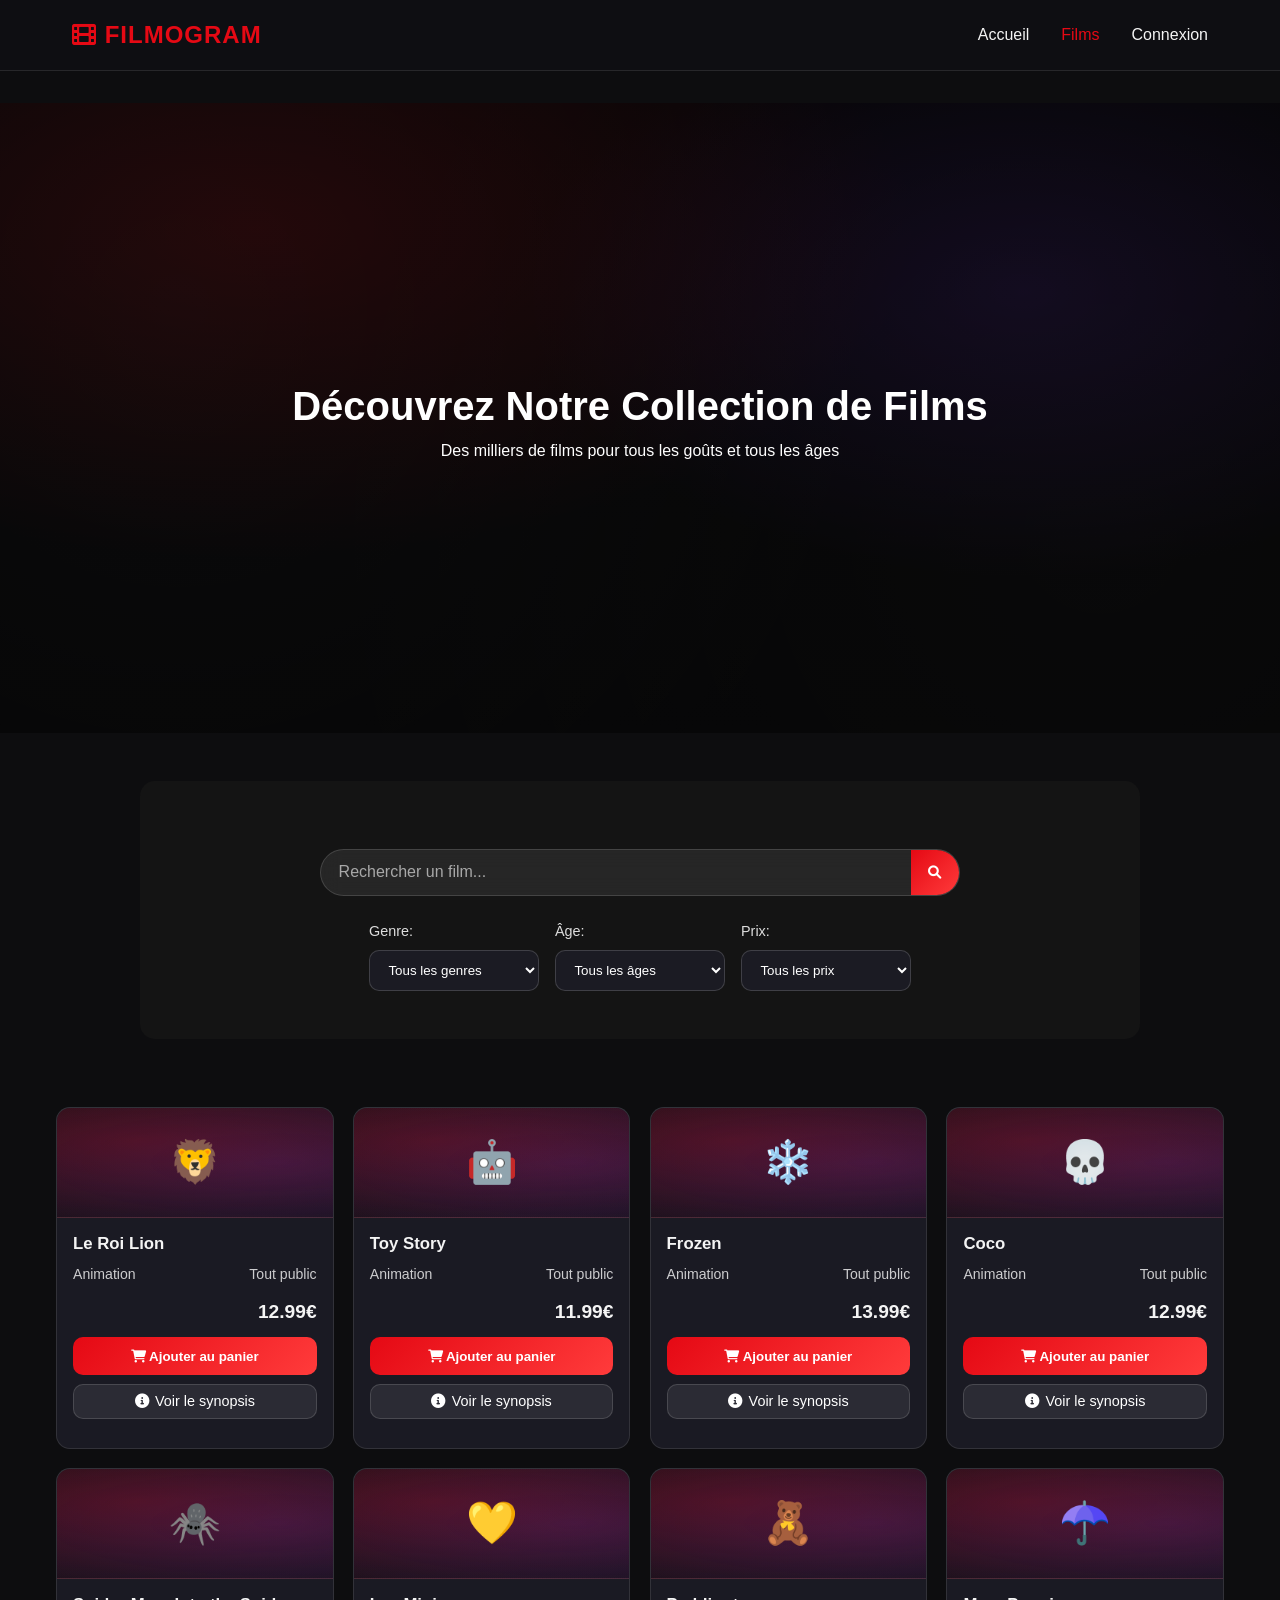
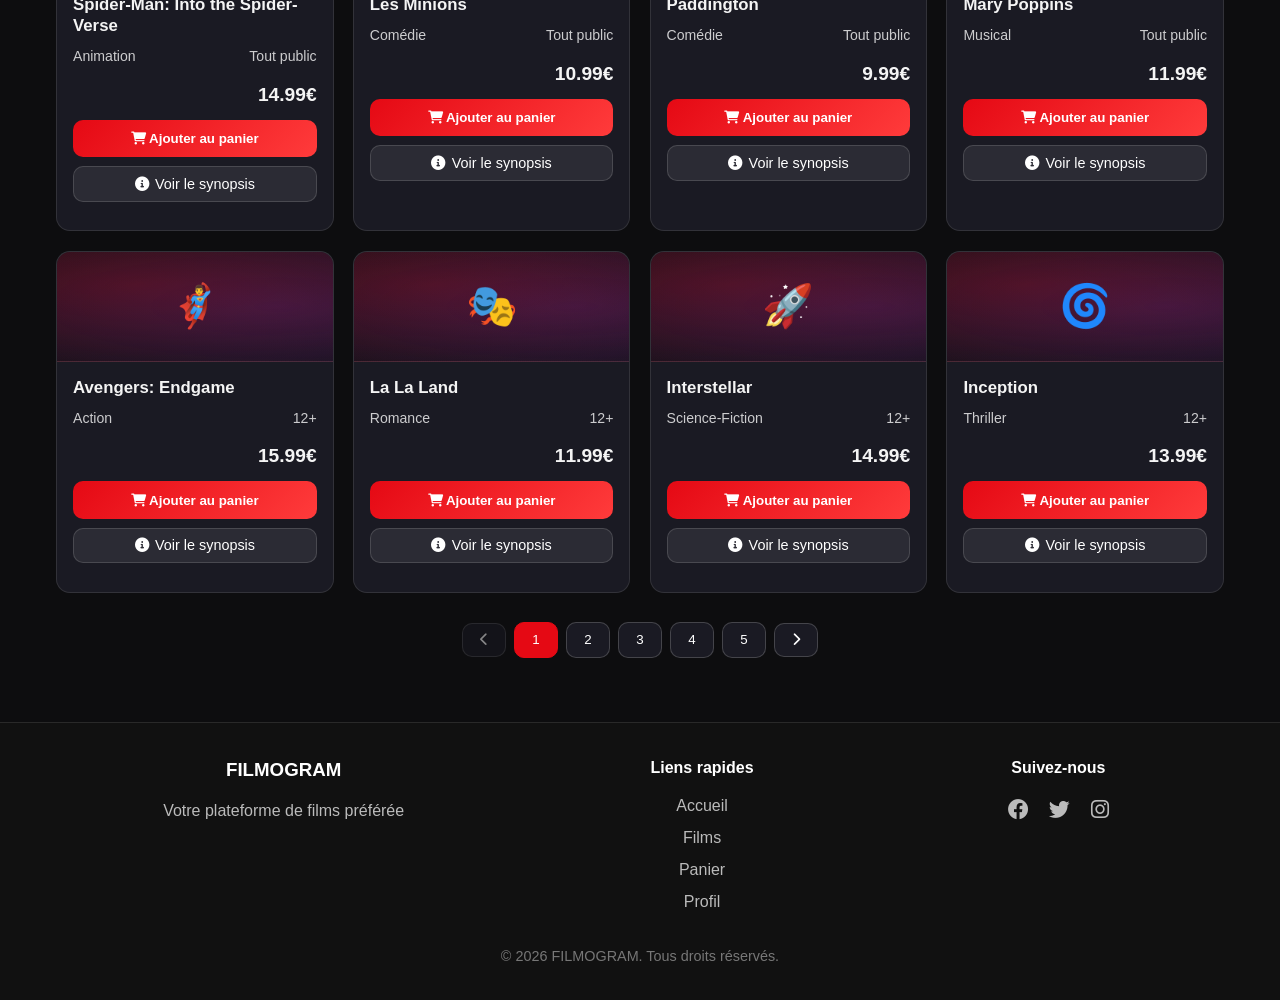
==== commit d20812b9: "amelioration_site-25_05_2026" ====
--- a/Vue/film.html
+++ b/Vue/film.html
@@ -1,7 +1,6 @@
-
-
 <!DOCTYPE html>
 <html lang="fr">
+
 <head>
     <!-- Définition de l'encodage en UTF-8 -->
     <meta charset="UTF-8">
@@ -14,6 +13,7 @@
     <!-- Lien vers la librairie Font Awesome (icônes) -->
     <link href="https://cdnjs.cloudflare.com/ajax/libs/font-awesome/6.0.0/css/all.min.css" rel="stylesheet">
 </head>
+
 <body data-base-path="../">
     <!-- ===================== HEADER ===================== -->
     <header class="header">
@@ -23,13 +23,14 @@
                 <h1><i class="fas fa-film"></i> FILMOGRAM</h1>
             </div>
 
-             <!-- Menu de navigation (Panier et Profil visibles uniquement si connecté) -->
+            <!-- Menu de navigation (Panier et Profil visibles uniquement si connecté) -->
             <ul class="nav-menu">
                 <li><a href="../index.html">Accueil</a></li>
                 <li id="nav-films"><a href="film.html" class="active">Films</a></li>
                 <li id="nav-panier" style="display:none"><a href="panier.php">Panier</a></li>
                 <li id="nav-profil" style="display:none"><a href="profil.html">Profil</a></li>
-                <li id="nav-connexion"><a href="../login.php">Connexion</a></li>
+                <li id="nav-connexion"><a href="login.html">Connexion</a></li>
+                <li id="nav-a-propos" style="display:none"><a href="a-propos.php">À propos</a></li>
             </ul>
 
             <!-- Bouton toggle (menu burger pour mobile) -->
@@ -43,14 +44,14 @@
 
     <!-- ===================== CONTENU PRINCIPAL ===================== -->
     <main class="main-content">
-      <section class="hero-section">
-    <div class="hero-content">
-        <h2>Découvrez Notre Collection de Films</h2>
-        <p>Des milliers de films pour tous les goûts et tous les âges</p>
+        <section class="hero-section">
+            <div class="hero-content">
+                <h2>Découvrez Notre Collection de Films</h2>
+                <p>Des milliers de films pour tous les goûts et tous les âges</p>
 
-    </div>
-</section>  
-       
+            </div>
+        </section>
+
 
         <!-- ********** Section Filtres ********** -->
         <section class="filters-section">
@@ -61,7 +62,7 @@
                     <button type="button" aria-label="Rechercher"><i class="fas fa-search"></i></button>
                 </div>
                 <div class="filters">
-                    
+
                     <!-- Filtre par genre -->
                     <div class="filter-group">
                         <label for="genreFilter">Genre:</label>
@@ -128,7 +129,7 @@
     <footer class="footer">
         <div class="container">
             <div class="footer-content">
-                
+
                 <!-- Section infos site -->
                 <div class="footer-section">
                     <h3>FILMOGRAM</h3>
@@ -158,7 +159,7 @@
             </div>
             <!-- Texte bas du footer -->
             <div class="footer-bottom">
-                <p>&copy; 2024 FILMOGRAM. Tous droits réservés.</p>
+                <p>&copy; 2026 FILMOGRAM. Tous droits réservés.</p>
             </div>
         </div>
     </footer>
@@ -168,4 +169,5 @@
     <script src="../js/films.js"></script>
     <script src="../js/site.js"></script>
 </body>
-</html>
+
+</html>
